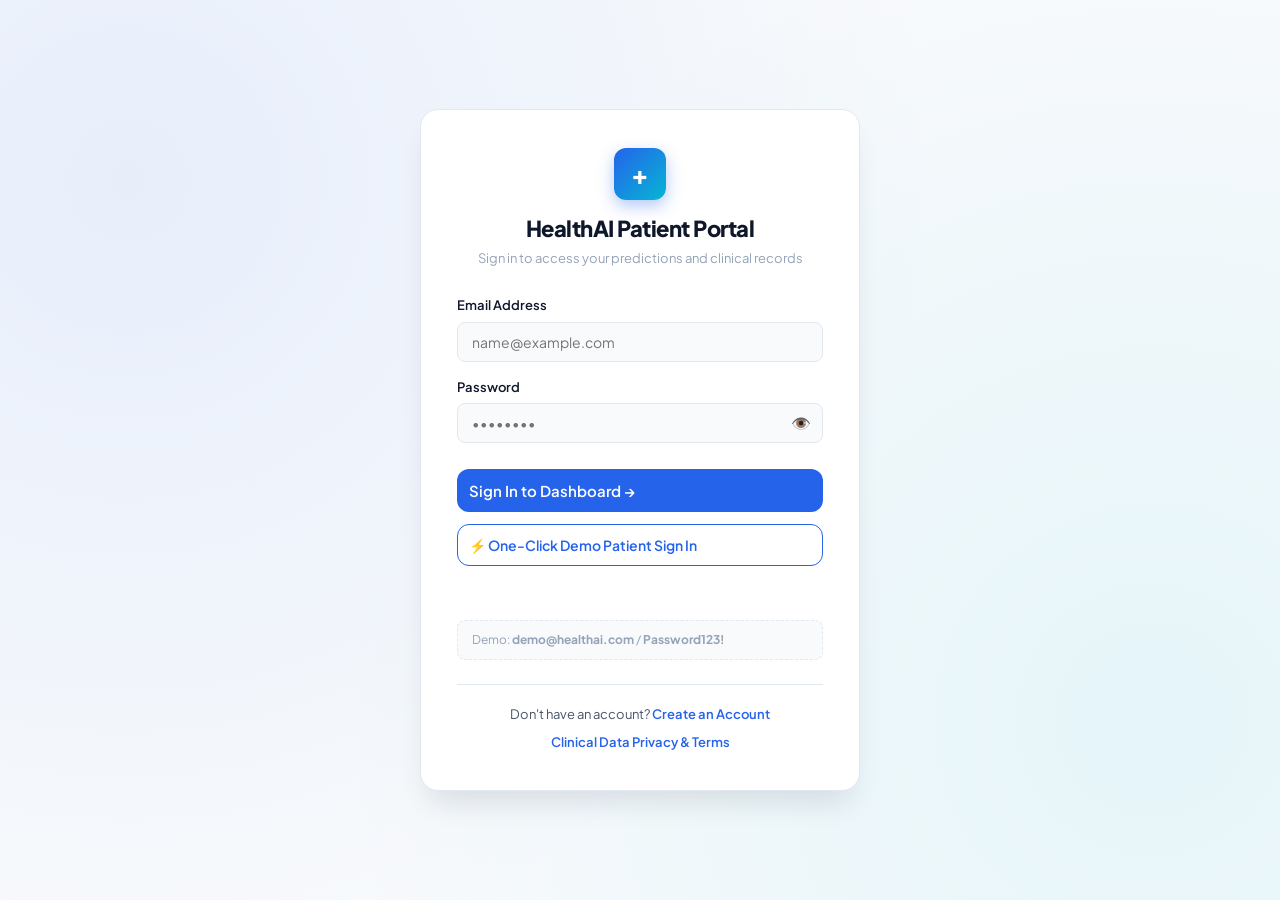
==== frontend/index.html @ a09d3f43 "done" ====
<!DOCTYPE html>
<html lang="en">
<head>
    <meta charset="UTF-8">
    <meta name="viewport" content="width=device-width, initial-scale=1.0, maximum-scale=5.0">
    <title>HealthAI - Patient Healthcare & AI Diagnostic Dashboard</title>
    <meta name="description" content="AI-Powered Disease Prediction, Clinical Symptom Checker, Doctor Appointments, and Health Records Management.">
    <meta name="theme-color" content="#2563eb">
    <link rel="manifest" href="manifest.json">
    <link rel="stylesheet" href="style.css">
</head>
<body>
    <div class="app-container">

        <!-- Sidebar Navigation -->
        <aside class="sidebar" id="app-sidebar" aria-label="Main Navigation">
            <div class="brand-wrapper">
                <div class="brand-icon">+</div>
                <div class="brand-info">
                    <h2>HealthAI</h2>
                    <span class="brand-badge">Clinical AI v2.0</span>
                </div>
            </div>

            <nav class="sidebar-nav">
                <a href="index.html" class="nav-link active">
                    <span class="icon">📊</span> Dashboard
                </a>
                <a href="predict.html" class="nav-link">
                    <span class="icon">🩺</span> Predict Disease
                </a>
                <a href="#reports-section" class="nav-link">
                    <span class="icon">📋</span> My Reports
                </a>
                <a href="#appointments-section" class="nav-link">
                    <span class="icon">📅</span> Appointments
                </a>
                <a href="#health-tips-section" class="nav-link">
                    <span class="icon">🌿</span> Health Tips
                </a>
                <a href="#profile-section" class="nav-link" onclick="openProfileModal()">
                    <span class="icon">👤</span> My Profile
                </a>
                <a href="privacy.html" class="nav-link">
                    <span class="icon">🛡️</span> Privacy & Terms
                </a>
            </nav>

            <div class="sidebar-footer">
                <div class="user-profile-badge">
                    <div class="user-profile-avatar user-avatar-display">P</div>
                    <div class="user-profile-meta">
                        <div class="user-profile-name user-name-display">Loading...</div>
                        <div class="user-profile-role">Verified Patient</div>
                    </div>
                </div>
                <a href="login.html" class="nav-link logout-trigger" style="color:var(--danger);">
                    <span class="icon">🚪</span> Sign Out
                </a>
            </div>
        </aside>

        <!-- Main Viewport -->
        <main class="main-wrapper" id="main-content">

            <!-- Top Header -->
            <header class="top-header">
                <button type="button" class="menu-toggle" id="mobile-menu-toggle" aria-label="Toggle Navigation">
                    ☰
                </button>

                <div class="search-box-wrapper">
                    <span class="search-icon">🔍</span>
                    <input type="search" id="global-search" placeholder="Search symptoms, diseases, doctors..." aria-label="Search symptoms and conditions">
                </div>

                <div class="header-actions">
                    <button type="button" class="action-btn" id="theme-toggle-btn" title="Toggle Dark/Light Mode" aria-label="Toggle Theme">
                        🌙
                    </button>
                    <button type="button" class="action-btn" onclick="openProfileModal()" title="View Profile" aria-label="Patient Profile">
                        <div class="user-avatar-display" style="font-size:14px;font-weight:700;">P</div>
                    </button>
                </div>
            </header>

            <!-- Emergency Alert Banner -->
            <section class="emergency-banner" role="alert">
                <div class="emergency-banner-content">
                    <span class="sos-tag">EMERGENCY NOTICE</span>
                    <span>Experiencing severe chest pain, acute paralysis, or inability to breathe? Seek urgent hospital care immediately!</span>
                </div>
                <a href="tel:911" class="btn btn-outline" style="border-color:#e11d48;color:#e11d48;padding:6px 14px;font-size:12px;text-decoration:none;">
                    🚨 Call 911 / 112
                </a>
            </section>

            <!-- Hero Welcome Card -->
            <section class="hero-banner">
                <span class="hero-badge">⚡ MACHINE LEARNING HEALTHCARE ASSISTANT</span>
                <h1>Advanced Clinical Decision Support at Your Fingertips</h1>
                <p>
                    Evaluate your symptoms through multi-class diagnostic machine learning, review medical precautions,
                    and seamlessly connect with verified healthcare specialists.
                </p>
                <div class="hero-cta-group">
                    <a href="predict.html" class="btn btn-primary" id="hero-predict-cta">
                        Start Symptom Checker →
                    </a>
                    <button type="button" class="btn btn-glass" onclick="openAppointmentModalWithSpecialty('')">
                        Book Doctor Appointment
                    </button>
                </div>
            </section>

            <!-- Real-time Stats Grid -->
            <section class="stats-grid" aria-label="Health Overview Statistics">
                <div class="stat-card">
                    <div class="stat-icon blue">🩺</div>
                    <div class="stat-details">
                        <h4>Total Predictions</h4>
                        <div class="stat-number" id="stat-total-predictions">0</div>
                    </div>
                </div>

                <div class="stat-card">
                    <div class="stat-icon teal">🛡️</div>
                    <div class="stat-details">
                        <h4>Health Status</h4>
                        <div class="stat-number" style="font-size:18px;color:var(--success);">Active Monitored</div>
                    </div>
                </div>

                <div class="stat-card">
                    <div class="stat-icon purple">📅</div>
                    <div class="stat-details">
                        <h4>Booked Appointments</h4>
                        <div class="stat-number" id="stat-total-appointments">0</div>
                    </div>
                </div>

                <div class="stat-card">
                    <div class="stat-icon amber">⚕️</div>
                    <div class="stat-details">
                        <h4>Specialist Network</h4>
                        <div class="stat-number">41 Diseases</div>
                    </div>
                </div>
            </section>

            <!-- Feature Quick Actions -->
            <section class="features-grid">
                <div class="feature-box">
                    <div>
                        <div class="feature-icon-badge">🔬</div>
                        <h3>AI Symptom Checker</h3>
                        <p>Analyze 132 distinct symptoms using calibrated random forest and decision tree classifiers.</p>
                    </div>
                    <a href="predict.html" class="btn btn-accent">Open Checker →</a>
                </div>

                <div class="feature-box">
                    <div>
                        <div class="feature-icon-badge">📑</div>
                        <h3>Printable Medical Reports</h3>
                        <p>Generate structured clinical reports with differential diagnoses and precautions for your doctor.</p>
                    </div>
                    <a href="#reports-section" class="btn btn-outline">View Reports</a>
                </div>

                <div class="feature-box">
                    <div>
                        <div class="feature-icon-badge">👨‍⚕️</div>
                        <h3>Consult Verified Doctors</h3>
                        <p>Schedule in-person or telemedicine consultations with cardiologists, dermatologists, and specialists.</p>
                    </div>
                    <button type="button" class="btn btn-outline" onclick="openAppointmentModalWithSpecialty('')">Schedule Visit</button>
                </div>
            </section>

            <!-- My Reports / Prediction History -->
            <section class="card-panel" id="reports-section">
                <div class="panel-header">
                    <div class="panel-title-group">
                        <h2>Recent Health Assessments & Predictions</h2>
                        <p>Review past AI symptom checks and access downloadable diagnostic summaries.</p>
                    </div>
                    <a href="predict.html" class="btn btn-outline" style="font-size:12px;">+ New Check</a>
                </div>

                <div id="dashboard-history-list" class="history-list">
                    <div style="padding:20px;text-align:center;color:var(--text-muted);">Loading prediction records...</div>
                </div>
            </section>

            <!-- Appointments Section -->
            <section class="card-panel" id="appointments-section">
                <div class="panel-header">
                    <div class="panel-title-group">
                        <h2>Upcoming Doctor Appointments</h2>
                        <p>Manage your consultations with verified healthcare practitioners.</p>
                    </div>
                    <button type="button" class="btn btn-accent" style="font-size:13px;" onclick="openAppointmentModalWithSpecialty('')">
                        + Book Appointment
                    </button>
                </div>

                <div id="dashboard-appointments-list" class="history-list">
                    <div style="padding:16px;color:var(--text-muted);font-size:13px;">No scheduled appointments.</div>
                </div>
            </section>

            <!-- Curated Health Tips Section -->
            <section class="card-panel" id="health-tips-section">
                <div class="panel-header">
                    <div class="panel-title-group">
                        <h2>Preventive Wellness & Health Advice</h2>
                        <p>Daily evidence-based lifestyle tips curated by licensed medical professionals.</p>
                    </div>
                </div>

                <div class="features-grid" id="health-tips-container">
                    <!-- Populated by JavaScript -->
                </div>
            </section>

            <!-- Play Store Promotion Banner -->
            <section class="play-store-banner">
                <div>
                    <h3>📱 Get HealthAI on Your Android Device</h3>
                    <p>Download our official Google Play Store application for offline symptom checks, real-time alerts, and instant report sharing.</p>
                </div>
                <a href="#" class="play-store-button" onclick="alert('HealthAI Android APK is ready in the android/ project folder for Play Store release!')">
                    <span>▶️ GET IT ON</span>
                    <strong>Google Play</strong>
                </a>
            </section>

            <!-- Footer -->
            <footer class="app-footer">
                <div>
                    © 2026 HealthAI Systems Inc. All rights reserved. Version 2.0.0 (Production Release).
                </div>
                <div class="footer-links">
                    <a href="privacy.html">Privacy Policy</a>
                    <a href="terms.html">Terms of Service</a>
                    <a href="predict.html">Symptom Checker</a>
                </div>
            </footer>

        </main>
    </div>

    <!-- Modal: View Medical Report -->
    <div class="modal-overlay" id="report-modal">
        <div class="modal-content">
            <div class="modal-header">
                <h3>Official AI Health Diagnostic Summary</h3>
                <button type="button" class="modal-close-btn" onclick="document.getElementById('report-modal').style.display='none'">&times;</button>
            </div>
            <div id="report-modal-body">
                <!-- Report populated dynamically -->
            </div>
        </div>
    </div>

    <!-- Modal: Book Doctor Appointment -->
    <div class="modal-overlay" id="book-appointment-modal">
        <div class="modal-content">
            <div class="modal-header">
                <h3>Schedule Doctor Consultation</h3>
                <button type="button" class="modal-close-btn" onclick="document.getElementById('book-appointment-modal').style.display='none'">&times;</button>
            </div>
            <form id="book-appointment-form">
                <div class="form-group">
                    <label for="appointment-doctor-select">Select Medical Specialist</label>
                    <select id="appointment-doctor-select" required>
                        <option value="">Loading verified doctors...</option>
                    </select>
                </div>
                <div class="form-group">
                    <label for="apt-date">Preferred Date</label>
                    <input type="date" id="apt-date" required>
                </div>
                <div class="form-group">
                    <label for="apt-time">Preferred Time Slot</label>
                    <select id="apt-time" required>
                        <option value="09:00 AM - 10:00 AM">09:00 AM - 10:00 AM</option>
                        <option value="10:30 AM - 11:30 AM">10:30 AM - 11:30 AM</option>
                        <option value="02:00 PM - 03:00 PM">02:00 PM - 03:00 PM</option>
                        <option value="04:00 PM - 05:00 PM">04:00 PM - 05:00 PM</option>
                    </select>
                </div>
                <div class="form-group">
                    <label for="apt-reason">Symptoms or Consultation Reason</label>
                    <textarea id="apt-reason" rows="3" placeholder="Briefly describe what symptoms you are experiencing..."></textarea>
                </div>
                <div style="display:flex;justify-content:flex-end;gap:10px;margin-top:20px;">
                    <button type="button" class="btn btn-outline" onclick="document.getElementById('book-appointment-modal').style.display='none'">Cancel</button>
                    <button type="submit" class="btn btn-accent">Confirm Appointment</button>
                </div>
            </form>
        </div>
    </div>

    <!-- Modal: Patient Profile -->
    <div class="modal-overlay" id="profile-modal">
        <div class="modal-content">
            <div class="modal-header">
                <h3>Patient Health Card & Profile</h3>
                <button type="button" class="modal-close-btn" onclick="document.getElementById('profile-modal').style.display='none'">&times;</button>
            </div>
            <form id="profile-form">
                <div style="display:flex;align-items:center;gap:14px;margin-bottom:20px;">
                    <div class="user-avatar-display" style="width:50px;height:50px;font-size:20px;background:var(--primary);color:white;border-radius:50%;display:flex;align-items:center;justify-content:center;">P</div>
                    <div>
                        <h4 class="user-name-display" style="font-size:16px;">Patient</h4>
                        <p id="profile-display-email" style="font-size:13px;color:var(--text-muted);"></p>
                    </div>
                </div>
                <div style="display:grid;grid-template-columns:1fr 1fr;gap:12px;">
                    <div class="form-group">
                        <label for="profile-age">Age (Years)</label>
                        <input type="number" id="profile-age" min="1" max="120" placeholder="e.g. 32">
                    </div>
                    <div class="form-group">
                        <label for="profile-gender">Gender</label>
                        <select id="profile-gender">
                            <option value="">Select Gender</option>
                            <option value="Male">Male</option>
                            <option value="Female">Female</option>
                            <option value="Non-Binary">Non-Binary</option>
                            <option value="Other">Other</option>
                        </select>
                    </div>
                </div>
                <div style="display:grid;grid-template-columns:1fr 1fr;gap:12px;">
                    <div class="form-group">
                        <label for="profile-blood">Blood Group</label>
                        <select id="profile-blood">
                            <option value="">Select</option>
                            <option value="A+">A+</option>
                            <option value="A-">A-</option>
                            <option value="B+">B+</option>
                            <option value="B-">B-</option>
                            <option value="O+">O+</option>
                            <option value="O-">O-</option>
                            <option value="AB+">AB+</option>
                            <option value="AB-">AB-</option>
                        </select>
                    </div>
                    <div class="form-group">
                        <label for="profile-phone">Contact Phone</label>
                        <input type="tel" id="profile-phone" placeholder="+1 (555) 012-3456">
                    </div>
                </div>
                <div class="form-group">
                    <label for="profile-emergency">Emergency Contact (Name & Phone)</label>
                    <input type="text" id="profile-emergency" placeholder="e.g. Jane Doe - +1 (555) 987-6543">
                </div>
                <div class="form-group">
                    <label for="profile-allergies">Known Allergies / Medications</label>
                    <input type="text" id="profile-allergies" placeholder="e.g. Penicillin, Peanuts, Aspirin">
                </div>
                <div style="display:flex;justify-content:flex-end;gap:10px;margin-top:20px;">
                    <button type="button" class="btn btn-outline" onclick="document.getElementById('profile-modal').style.display='none'">Close</button>
                    <button type="button" class="btn btn-accent" onclick="saveProfileHandler()">Save Health Profile</button>
                </div>
            </form>
        </div>
    </div>

    <script src="script.js?v=200"></script>
    <script>
        // Set today's date as min for appointment picker
        const dateInput = document.getElementById("apt-date");
        if (dateInput) {
            dateInput.min = new Date().toISOString().split("T")[0];
        }

        async function openProfileModal() {
            const modal = document.getElementById("profile-modal");
            if (!modal) return;
            modal.style.display = "flex";
            try {
                const res = await fetch(`${API_URL}/profile`, { headers: authHeaders() });
                if (res.ok) {
                    const p = await res.json();
                    if (p.age) document.getElementById("profile-age").value = p.age;
                    if (p.gender) document.getElementById("profile-gender").value = p.gender;
                    if (p.blood_group) document.getElementById("profile-blood").value = p.blood_group;
                    if (p.phone) document.getElementById("profile-phone").value = p.phone;
                    if (p.emergency_contact) document.getElementById("profile-emergency").value = p.emergency_contact;
                    if (p.allergies) document.getElementById("profile-allergies").value = p.allergies;
                }
            } catch (err) {
                console.warn(err);
            }
        }

        async function saveProfileHandler() {
            const payload = {
                age: document.getElementById("profile-age").value ? parseInt(document.getElementById("profile-age").value) : null,
                gender: document.getElementById("profile-gender").value || null,
                blood_group: document.getElementById("profile-blood").value || null,
                phone: document.getElementById("profile-phone").value || null,
                emergency_contact: document.getElementById("profile-emergency").value || null,
                allergies: document.getElementById("profile-allergies").value || null
            };
            try {
                const res = await fetch(`${API_URL}/profile`, {
                    method: "PUT",
                    headers: authHeaders({ "Content-Type": "application/json" }),
                    body: JSON.stringify(payload)
                });
                if (res.ok) {
                    triggerHaptic(50);
                    showNativeToast("Profile updated successfully!");
                    document.getElementById("profile-modal").style.display = "none";
                }
            } catch (err) {
                alert(err.message);
            }
        }
    </script>
</body>
</html>
---- frontend/style.css ----
@import url('https://fonts.googleapis.com/css2?family=Plus+Jakarta+Sans:wght@300;400;500;600;700;800&family=JetBrains+Mono:wght@400;500&display=swap');

:root {
    --font-main: 'Plus Jakarta Sans', -apple-system, BlinkMacSystemFont, 'Segoe UI', Roboto, sans-serif;
    --font-mono: 'JetBrains Mono', monospace;

    /* Color Palette - Vibrant Healthcare Modern */
    --primary: #2563eb;
    --primary-hover: #1d4ed8;
    --primary-light: #dbeafe;
    --primary-glow: rgba(37, 99, 235, 0.35);

    --accent-teal: #0d9488;
    --accent-teal-light: #ccfbf1;
    --accent-purple: #7c3aed;
    --accent-purple-light: #ede9fe;

    --success: #10b981;
    --success-light: #d1fae5;
    --warning: #f59e0b;
    --warning-light: #fef3c7;
    --danger: #ef4444;
    --danger-light: #fee2e2;

    /* Neutral Tokens (Light Mode Default) */
    --bg-page: #f8fafc;
    --bg-surface: #ffffff;
    --bg-surface-elevated: #ffffff;
    --bg-sidebar: #0f172a;
    --sidebar-text: #e2e8f0;
    --sidebar-hover: rgba(255, 255, 255, 0.08);

    --border: #e2e8f0;
    --border-light: #f1f5f9;
    --text-primary: #0f172a;
    --text-secondary: #475569;
    --text-muted: #94a3b8;

    --shadow-sm: 0 1px 2px 0 rgba(0, 0, 0, 0.05);
    --shadow-md: 0 4px 6px -1px rgba(0, 0, 0, 0.07), 0 2px 4px -2px rgba(0, 0, 0, 0.05);
    --shadow-lg: 0 10px 25px -3px rgba(0, 0, 0, 0.08), 0 4px 6px -4px rgba(0, 0, 0, 0.05);
    --shadow-xl: 0 20px 30px -10px rgba(15, 23, 42, 0.12);

    --radius-sm: 8px;
    --radius-md: 12px;
    --radius-lg: 18px;
    --radius-full: 9999px;

    --sidebar-width: 260px;
    --header-height: 70px;
    --transition: all 0.22s cubic-bezier(0.4, 0, 0.2, 1);
}

/* Dark Theme Support */
[data-theme="dark"] {
    --bg-page: #090d16;
    --bg-surface: #111827;
    --bg-surface-elevated: #1f2937;
    --bg-sidebar: #0b1120;
    --border: #1f2937;
    --border-light: #283548;
    --text-primary: #f8fafc;
    --text-secondary: #cbd5e1;
    --text-muted: #64748b;
    --shadow-md: 0 4px 12px rgba(0, 0, 0, 0.35);
    --shadow-lg: 0 10px 30px rgba(0, 0, 0, 0.45);
}

* {
    box-sizing: border-box;
    margin: 0;
    padding: 0;
}

html {
    scroll-behavior: smooth;
}

body {
    font-family: var(--font-main);
    background-color: var(--bg-page);
    color: var(--text-primary);
    line-height: 1.5;
    -webkit-font-smoothing: antialiased;
    overflow-x: hidden;
}

/* =========================================================
   Layout & Navigation
   ========================================================= */
.app-container {
    display: flex;
    min-height: 100vh;
}

.sidebar {
    position: fixed;
    top: 0;
    left: 0;
    bottom: 0;
    width: var(--sidebar-width);
    background: var(--bg-sidebar);
    color: var(--sidebar-text);
    padding: 24px 16px;
    display: flex;
    flex-direction: column;
    z-index: 1000;
    transition: var(--transition);
    border-right: 1px solid rgba(255, 255, 255, 0.08);
}

.brand-wrapper {
    display: flex;
    align-items: center;
    gap: 12px;
    padding: 8px 12px 28px 12px;
    border-bottom: 1px solid rgba(255, 255, 255, 0.08);
    margin-bottom: 20px;
}

.brand-icon {
    width: 44px;
    height: 44px;
    background: linear-gradient(135deg, #2563eb, #06b6d4);
    border-radius: var(--radius-md);
    display: flex;
    align-items: center;
    justify-content: center;
    font-size: 24px;
    font-weight: 800;
    color: white;
    box-shadow: 0 4px 14px rgba(37, 99, 235, 0.45);
}

.brand-info h2 {
    font-size: 20px;
    font-weight: 700;
    letter-spacing: -0.5px;
    color: #ffffff;
}

.brand-badge {
    font-size: 11px;
    text-transform: uppercase;
    letter-spacing: 0.8px;
    background: rgba(37, 99, 235, 0.25);
    color: #60a5fa;
    padding: 2px 8px;
    border-radius: var(--radius-full);
    font-weight: 600;
}

.sidebar-nav {
    display: flex;
    flex-direction: column;
    gap: 6px;
    flex: 1;
}

.nav-link {
    display: flex;
    align-items: center;
    gap: 12px;
    padding: 12px 14px;
    border-radius: var(--radius-md);
    color: #94a3b8;
    text-decoration: none;
    font-size: 14px;
    font-weight: 500;
    transition: var(--transition);
}

.nav-link svg, .nav-link .icon {
    font-size: 18px;
    width: 20px;
    text-align: center;
}

.nav-link:hover {
    color: #ffffff;
    background: var(--sidebar-hover);
    transform: translateX(3px);
}

.nav-link.active {
    color: #ffffff;
    background: linear-gradient(135deg, #2563eb, #1d4ed8);
    font-weight: 600;
    box-shadow: 0 4px 12px rgba(37, 99, 235, 0.35);
}

.sidebar-footer {
    padding-top: 20px;
    border-top: 1px solid rgba(255, 255, 255, 0.08);
}

.user-profile-badge {
    display: flex;
    align-items: center;
    gap: 12px;
    padding: 10px 12px;
    background: rgba(255, 255, 255, 0.05);
    border-radius: var(--radius-md);
    margin-bottom: 12px;
}

.user-profile-avatar {
    width: 36px;
    height: 36px;
    background: linear-gradient(135deg, #7c3aed, #2563eb);
    border-radius: 50%;
    display: flex;
    align-items: center;
    justify-content: center;
    font-weight: 700;
    color: white;
    font-size: 14px;
}

.user-profile-meta {
    flex: 1;
    overflow: hidden;
}

.user-profile-name {
    font-size: 13px;
    font-weight: 600;
    color: #ffffff;
    white-space: nowrap;
    overflow: hidden;
    text-overflow: ellipsis;
}

.user-profile-role {
    font-size: 11px;
    color: #94a3b8;
}

/* =========================================================
   Main Viewport
   ========================================================= */
.main-wrapper {
    margin-left: var(--sidebar-width);
    flex: 1;
    min-height: 100vh;
    display: flex;
    flex-direction: column;
    padding: 24px 36px;
    max-width: 1500px;
    transition: var(--transition);
}

.top-header {
    display: flex;
    align-items: center;
    justify-content: space-between;
    margin-bottom: 24px;
    gap: 16px;
}

.menu-toggle {
    display: none;
    background: var(--bg-surface);
    border: 1px solid var(--border);
    padding: 10px 14px;
    border-radius: var(--radius-sm);
    color: var(--text-primary);
    cursor: pointer;
    font-size: 18px;
}

.search-box-wrapper {
    position: relative;
    max-width: 440px;
    width: 100%;
}

.search-box-wrapper input {
    width: 100%;
    padding: 12px 18px 12px 42px;
    border-radius: var(--radius-full);
    border: 1px solid var(--border);
    background: var(--bg-surface);
    color: var(--text-primary);
    font-family: inherit;
    font-size: 14px;
    transition: var(--transition);
    outline: none;
}

.search-box-wrapper input:focus {
    border-color: var(--primary);
    box-shadow: 0 0 0 4px var(--primary-light);
}

.search-box-wrapper .search-icon {
    position: absolute;
    left: 16px;
    top: 50%;
    transform: translateY(-50%);
    color: var(--text-muted);
}

.header-actions {
    display: flex;
    align-items: center;
    gap: 12px;
}

.action-btn {
    display: flex;
    align-items: center;
    justify-content: center;
    width: 42px;
    height: 42px;
    border-radius: var(--radius-md);
    background: var(--bg-surface);
    border: 1px solid var(--border);
    color: var(--text-secondary);
    cursor: pointer;
    transition: var(--transition);
}

.action-btn:hover {
    background: var(--border-light);
    color: var(--primary);
}

/* =========================================================
   Banner & Hero Section
   ========================================================= */
.emergency-banner {
    display: flex;
    align-items: center;
    justify-content: space-between;
    background: linear-gradient(135deg, #fff1f2, #ffe4e6);
    border: 1px solid #fecdd3;
    padding: 14px 20px;
    border-radius: var(--radius-md);
    margin-bottom: 24px;
    color: #9f1239;
    font-size: 14px;
}

[data-theme="dark"] .emergency-banner {
    background: rgba(225, 29, 72, 0.15);
    border-color: rgba(225, 29, 72, 0.3);
    color: #fda4af;
}

.emergency-banner-content {
    display: flex;
    align-items: center;
    gap: 12px;
}

.emergency-banner .sos-tag {
    background: #e11d48;
    color: white;
    font-weight: 700;
    font-size: 11px;
    padding: 3px 8px;
    border-radius: var(--radius-sm);
    letter-spacing: 0.5px;
}

.hero-banner {
    background: linear-gradient(135deg, #1e40af 0%, #2563eb 50%, #06b6d4 100%);
    border-radius: var(--radius-lg);
    padding: 36px 42px;
    color: white;
    position: relative;
    overflow: hidden;
    margin-bottom: 30px;
    box-shadow: 0 12px 30px -8px rgba(37, 99, 235, 0.45);
}

.hero-banner::after {
    content: '';
    position: absolute;
    right: -40px;
    bottom: -60px;
    width: 260px;
    height: 260px;
    background: radial-gradient(circle, rgba(255, 255, 255, 0.15) 0%, transparent 70%);
    border-radius: 50%;
}

.hero-badge {
    display: inline-flex;
    align-items: center;
    gap: 6px;
    background: rgba(255, 255, 255, 0.2);
    backdrop-filter: blur(8px);
    padding: 4px 12px;
    border-radius: var(--radius-full);
    font-size: 12px;
    font-weight: 600;
    letter-spacing: 0.5px;
    margin-bottom: 14px;
}

.hero-banner h1 {
    font-size: 30px;
    font-weight: 800;
    letter-spacing: -0.5px;
    max-width: 650px;
    margin-bottom: 12px;
    line-height: 1.25;
}

.hero-banner p {
    font-size: 15px;
    max-width: 600px;
    color: rgba(255, 255, 255, 0.9);
    margin-bottom: 24px;
    line-height: 1.6;
}

.hero-cta-group {
    display: flex;
    gap: 14px;
    flex-wrap: wrap;
}

.btn {
    display: inline-flex;
    align-items: center;
    gap: 8px;
    padding: 11px 22px;
    border-radius: var(--radius-md);
    font-size: 14px;
    font-weight: 600;
    cursor: pointer;
    text-decoration: none;
    border: none;
    transition: var(--transition);
    font-family: inherit;
}

.btn-primary {
    background: white;
    color: var(--primary);
    box-shadow: 0 4px 12px rgba(0, 0, 0, 0.1);
}

.btn-primary:hover {
    transform: translateY(-2px);
    box-shadow: 0 6px 18px rgba(0, 0, 0, 0.15);
}

.btn-glass {
    background: rgba(255, 255, 255, 0.18);
    backdrop-filter: blur(10px);
    color: white;
    border: 1px solid rgba(255, 255, 255, 0.3);
}

.btn-glass:hover {
    background: rgba(255, 255, 255, 0.28);
}

.btn-accent {
    background: var(--primary);
    color: white;
}

.btn-accent:hover {
    background: var(--primary-hover);
    box-shadow: 0 4px 14px var(--primary-glow);
}

.btn-outline {
    background: transparent;
    border: 1px solid var(--border);
    color: var(--text-primary);
}

.btn-outline:hover {
    background: var(--border-light);
}

/* =========================================================
   Stat Cards Grid
   ========================================================= */
.stats-grid {
    display: grid;
    grid-template-columns: repeat(auto-fit, minmax(240px, 1fr));
    gap: 20px;
    margin-bottom: 30px;
}

.stat-card {
    background: var(--bg-surface);
    border: 1px solid var(--border);
    border-radius: var(--radius-lg);
    padding: 22px;
    display: flex;
    align-items: center;
    gap: 18px;
    box-shadow: var(--shadow-sm);
    transition: var(--transition);
}

.stat-card:hover {
    transform: translateY(-3px);
    box-shadow: var(--shadow-md);
    border-color: rgba(37, 99, 235, 0.3);
}

.stat-icon {
    width: 52px;
    height: 52px;
    border-radius: var(--radius-md);
    display: flex;
    align-items: center;
    justify-content: center;
    font-size: 24px;
}

.stat-icon.blue { background: var(--primary-light); color: var(--primary); }
.stat-icon.teal { background: var(--accent-teal-light); color: var(--accent-teal); }
.stat-icon.purple { background: var(--accent-purple-light); color: var(--accent-purple); }
.stat-icon.amber { background: var(--warning-light); color: var(--warning); }

.stat-details h4 {
    font-size: 13px;
    color: var(--text-muted);
    font-weight: 500;
    margin-bottom: 4px;
    text-transform: uppercase;
    letter-spacing: 0.5px;
}

.stat-details .stat-number {
    font-size: 24px;
    font-weight: 800;
    color: var(--text-primary);
}

/* =========================================================
   Cards, Panels & Grids
   ========================================================= */
.card-panel {
    background: var(--bg-surface);
    border: 1px solid var(--border);
    border-radius: var(--radius-lg);
    padding: 26px;
    margin-bottom: 28px;
    box-shadow: var(--shadow-sm);
}

.panel-header {
    display: flex;
    align-items: center;
    justify-content: space-between;
    margin-bottom: 20px;
}

.panel-title-group h2 {
    font-size: 18px;
    font-weight: 700;
    color: var(--text-primary);
}

.panel-title-group p {
    font-size: 13px;
    color: var(--text-muted);
}

/* Prediction Feature Cards */
.features-grid {
    display: grid;
    grid-template-columns: repeat(auto-fit, minmax(280px, 1fr));
    gap: 20px;
    margin-bottom: 28px;
}

.feature-box {
    background: var(--bg-surface);
    border: 1px solid var(--border);
    border-radius: var(--radius-lg);
    padding: 24px;
    transition: var(--transition);
    display: flex;
    flex-direction: column;
    justify-content: space-between;
}

.feature-box:hover {
    border-color: var(--primary);
    box-shadow: var(--shadow-md);
    transform: translateY(-2px);
}

.feature-icon-badge {
    width: 46px;
    height: 46px;
    border-radius: var(--radius-md);
    background: var(--primary-light);
    color: var(--primary);
    display: flex;
    align-items: center;
    justify-content: center;
    font-size: 22px;
    margin-bottom: 16px;
}

.feature-box h3 {
    font-size: 17px;
    font-weight: 700;
    margin-bottom: 8px;
}

.feature-box p {
    font-size: 13px;
    color: var(--text-secondary);
    line-height: 1.5;
    margin-bottom: 20px;
}

/* =========================================================
   Prediction & Symptom Checker Specific Styles
   ========================================================= */
.category-filter-bar {
    display: flex;
    gap: 8px;
    overflow-x: auto;
    padding-bottom: 12px;
    margin-bottom: 16px;
}

.category-chip {
    padding: 8px 16px;
    border-radius: var(--radius-full);
    border: 1px solid var(--border);
    background: var(--bg-surface);
    color: var(--text-secondary);
    font-size: 13px;
    font-weight: 600;
    cursor: pointer;
    white-space: nowrap;
    transition: var(--transition);
}

.category-chip:hover {
    background: var(--border-light);
    color: var(--text-primary);
}

.category-chip.active {
    background: var(--primary);
    color: white;
    border-color: var(--primary);
    box-shadow: 0 2px 8px var(--primary-glow);
}

.selected-symptoms-tray {
    background: var(--bg-page);
    border: 1px dashed var(--border);
    border-radius: var(--radius-md);
    padding: 14px;
    min-height: 52px;
    display: flex;
    flex-wrap: wrap;
    gap: 8px;
    align-items: center;
    margin-bottom: 20px;
}

.selected-tag {
    display: inline-flex;
    align-items: center;
    gap: 6px;
    background: var(--primary);
    color: white;
    padding: 6px 12px;
    border-radius: var(--radius-full);
    font-size: 13px;
    font-weight: 500;
    animation: fadeIn 0.2s ease-in;
}

.selected-tag button {
    background: rgba(255, 255, 255, 0.3);
    border: none;
    color: white;
    width: 18px;
    height: 18px;
    border-radius: 50%;
    cursor: pointer;
    font-size: 11px;
    display: flex;
    align-items: center;
    justify-content: center;
}

.selected-tag button:hover {
    background: rgba(255, 255, 255, 0.6);
}

.symptoms-selector-grid {
    display: grid;
    grid-template-columns: repeat(auto-fill, minmax(210px, 1fr));
    gap: 10px;
    max-height: 380px;
    overflow-y: auto;
    padding: 4px;
    border: 1px solid var(--border);
    border-radius: var(--radius-md);
    background: var(--bg-page);
}

.symptom-card-option {
    display: flex;
    align-items: center;
    gap: 10px;
    background: var(--bg-surface);
    border: 1px solid var(--border);
    padding: 10px 14px;
    border-radius: var(--radius-sm);
    cursor: pointer;
    font-size: 13px;
    color: var(--text-primary);
    transition: var(--transition);
    user-select: none;
}

.symptom-card-option:hover {
    border-color: var(--primary);
    background: rgba(37, 99, 235, 0.04);
}

.symptom-card-option input[type="checkbox"] {
    accent-color: var(--primary);
    width: 16px;
    height: 16px;
    cursor: pointer;
}

.symptom-card-option.checked {
    border-color: var(--primary);
    background: var(--primary-light);
    color: var(--primary-hover);
    font-weight: 600;
}

[data-theme="dark"] .symptom-card-option.checked {
    background: rgba(37, 99, 235, 0.2);
    color: #93c5fd;
}

/* =========================================================
   Diagnostic Results View
   ========================================================= */
.prediction-results-card {
    background: var(--bg-surface);
    border: 1px solid var(--border);
    border-radius: var(--radius-lg);
    padding: 28px;
    margin-top: 24px;
    box-shadow: var(--shadow-lg);
    display: none;
    animation: slideUp 0.3s cubic-bezier(0.16, 1, 0.3, 1);
}

.diagnosis-header-row {
    display: flex;
    justify-content: space-between;
    align-items: flex-start;
    border-bottom: 1px solid var(--border);
    padding-bottom: 20px;
    margin-bottom: 24px;
    gap: 16px;
    flex-wrap: wrap;
}

.primary-diagnosis-name {
    font-size: 26px;
    font-weight: 800;
    color: var(--primary);
    letter-spacing: -0.5px;
}

.confidence-meter-container {
    display: flex;
    align-items: center;
    gap: 16px;
}

.confidence-pill {
    background: var(--success-light);
    color: var(--success);
    padding: 6px 14px;
    border-radius: var(--radius-full);
    font-weight: 700;
    font-size: 14px;
    display: flex;
    align-items: center;
    gap: 6px;
}

.severity-pill {
    padding: 6px 14px;
    border-radius: var(--radius-full);
    font-weight: 700;
    font-size: 13px;
    text-transform: uppercase;
    letter-spacing: 0.5px;
}

.severity-pill.low { background: var(--success-light); color: var(--success); }
.severity-pill.moderate { background: var(--warning-light); color: var(--warning); }
.severity-pill.high, .severity-pill.critical {
    background: var(--danger-light);
    color: var(--danger);
    animation: pulse 2s infinite;
}

/* Differential Candidates Bar Chart */
.differentials-section {
    margin-bottom: 24px;
}

.differentials-bar-row {
    margin-bottom: 12px;
}

.differentials-labels {
    display: flex;
    justify-content: space-between;
    font-size: 13px;
    font-weight: 600;
    margin-bottom: 6px;
}

.progress-track {
    background: var(--border-light);
    height: 10px;
    border-radius: var(--radius-full);
    overflow: hidden;
}

.progress-fill {
    height: 100%;
    background: linear-gradient(90deg, var(--primary), var(--accent-teal));
    border-radius: var(--radius-full);
    transition: width 0.8s ease;
}

/* Actionable Advice Grid */
.advice-grid {
    display: grid;
    grid-template-columns: repeat(auto-fit, minmax(280px, 1fr));
    gap: 18px;
    margin-bottom: 24px;
}

.advice-card {
    background: var(--bg-page);
    border: 1px solid var(--border);
    border-radius: var(--radius-md);
    padding: 18px;
}

.advice-card h4 {
    font-size: 14px;
    font-weight: 700;
    color: var(--text-primary);
    margin-bottom: 12px;
    display: flex;
    align-items: center;
    gap: 8px;
}

.advice-card ul {
    list-style: none;
    font-size: 13px;
    color: var(--text-secondary);
}

.advice-card ul li {
    position: relative;
    padding-left: 20px;
    margin-bottom: 8px;
    line-height: 1.4;
}

.advice-card ul li::before {
    content: '✓';
    position: absolute;
    left: 0;
    color: var(--success);
    font-weight: bold;
}

/* Specialist Card */
.specialist-callout {
    display: flex;
    align-items: center;
    justify-content: space-between;
    background: var(--primary-light);
    border: 1px solid rgba(37, 99, 235, 0.2);
    border-radius: var(--radius-md);
    padding: 18px 24px;
    margin-bottom: 24px;
    gap: 16px;
    flex-wrap: wrap;
}

[data-theme="dark"] .specialist-callout {
    background: rgba(37, 99, 235, 0.15);
}

.specialist-info h4 {
    font-size: 16px;
    font-weight: 700;
    color: var(--primary-hover);
}

.specialist-info p {
    font-size: 13px;
    color: var(--text-secondary);
}

/* =========================================================
   History & Tables
   ========================================================= */
.history-list {
    display: flex;
    flex-direction: column;
    gap: 12px;
}

.history-item {
    background: var(--bg-page);
    border: 1px solid var(--border);
    border-radius: var(--radius-md);
    padding: 16px 20px;
    display: flex;
    align-items: center;
    justify-content: space-between;
    transition: var(--transition);
    gap: 16px;
    flex-wrap: wrap;
}

.history-item:hover {
    border-color: var(--primary);
    box-shadow: var(--shadow-sm);
    background: var(--bg-surface);
}

.history-item-details h4 {
    font-size: 15px;
    font-weight: 700;
    color: var(--text-primary);
    margin-bottom: 4px;
}

.history-item-details p {
    font-size: 12px;
    color: var(--text-muted);
}

.history-actions {
    display: flex;
    align-items: center;
    gap: 8px;
}

/* =========================================================
   Modals & Popups
   ========================================================= */
.modal-overlay {
    position: fixed;
    top: 0;
    left: 0;
    right: 0;
    bottom: 0;
    background: rgba(15, 23, 42, 0.65);
    backdrop-filter: blur(4px);
    display: none;
    align-items: center;
    justify-content: center;
    z-index: 2000;
    padding: 20px;
}

.modal-content {
    background: var(--bg-surface);
    border-radius: var(--radius-lg);
    max-width: 620px;
    width: 100%;
    max-height: 90vh;
    overflow-y: auto;
    padding: 30px;
    box-shadow: var(--shadow-xl);
    border: 1px solid var(--border);
    animation: slideUp 0.25s ease;
}

.modal-header {
    display: flex;
    align-items: center;
    justify-content: space-between;
    margin-bottom: 20px;
    border-bottom: 1px solid var(--border);
    padding-bottom: 14px;
}

.modal-close-btn {
    background: transparent;
    border: none;
    font-size: 24px;
    cursor: pointer;
    color: var(--text-muted);
}

.modal-close-btn:hover {
    color: var(--danger);
}

/* Forms */
.form-group {
    margin-bottom: 16px;
}

.form-group label {
    display: block;
    font-size: 13px;
    font-weight: 600;
    margin-bottom: 6px;
    color: var(--text-primary);
}

.form-group input, .form-group select, .form-group textarea {
    width: 100%;
    padding: 10px 14px;
    border-radius: var(--radius-sm);
    border: 1px solid var(--border);
    background: var(--bg-page);
    color: var(--text-primary);
    font-family: inherit;
    font-size: 14px;
    outline: none;
    transition: var(--transition);
}

.form-group input:focus, .form-group select:focus, .form-group textarea:focus {
    border-color: var(--primary);
    box-shadow: 0 0 0 3px var(--primary-light);
}

/* Play Store Download Banner */
.play-store-banner {
    background: linear-gradient(135deg, #0f172a 0%, #1e293b 100%);
    border-radius: var(--radius-lg);
    padding: 24px 32px;
    color: white;
    display: flex;
    align-items: center;
    justify-content: space-between;
    gap: 20px;
    margin-top: 30px;
    border: 1px solid rgba(255, 255, 255, 0.1);
    box-shadow: var(--shadow-md);
    flex-wrap: wrap;
}

.play-store-banner h3 {
    font-size: 18px;
    font-weight: 700;
    margin-bottom: 4px;
}

.play-store-banner p {
    font-size: 13px;
    color: #94a3b8;
}

.play-store-button {
    display: inline-flex;
    align-items: center;
    gap: 12px;
    background: #000000;
    border: 1px solid rgba(255, 255, 255, 0.2);
    color: white;
    padding: 10px 20px;
    border-radius: var(--radius-md);
    text-decoration: none;
    font-size: 13px;
    font-weight: 600;
    transition: var(--transition);
}

.play-store-button:hover {
    background: #111827;
    border-color: white;
    transform: translateY(-2px);
}

/* Footer & Disclaimers */
.app-footer {
    margin-top: auto;
    padding: 24px 0 12px 0;
    border-top: 1px solid var(--border);
    font-size: 12px;
    color: var(--text-muted);
    display: flex;
    align-items: center;
    justify-content: space-between;
    flex-wrap: wrap;
    gap: 12px;
}

.footer-links {
    display: flex;
    gap: 16px;
}

.footer-links a {
    color: var(--text-secondary);
    text-decoration: none;
    transition: var(--transition);
}

.footer-links a:hover {
    color: var(--primary);
}

/* =========================================================
   Print Styles for Reports
   ========================================================= */
@media print {
    body {
        background: white !important;
        color: black !important;
    }
    .sidebar, .top-header, .hero-banner, .emergency-banner, .play-store-banner, .btn, .nav-link {
        display: none !important;
    }
    .main-wrapper {
        margin: 0 !important;
        padding: 0 !important;
        width: 100% !important;
    }
    .prediction-results-card, .printable-report-container {
        display: block !important;
        box-shadow: none !important;
        border: none !important;
    }
}

/* =========================================================
   Animations
   ========================================================= */
@keyframes fadeIn {
    from { opacity: 0; }
    to { opacity: 1; }
}

@keyframes slideUp {
    from { opacity: 0; transform: translateY(16px); }
    to { opacity: 1; transform: translateY(0); }
}

@keyframes pulse {
    0%, 100% { opacity: 1; }
    50% { opacity: 0.7; transform: scale(1.02); }
}

/* =========================================================
   Responsive Breakpoints
   ========================================================= */
@media (max-width: 992px) {
    .sidebar {
        transform: translateX(-100%);
    }
    .sidebar.open {
        transform: translateX(0);
    }
    .main-wrapper {
        margin-left: 0;
        padding: 20px;
    }
    .menu-toggle {
        display: block;
    }
}

@media (max-width: 640px) {
    .hero-banner {
        padding: 24px;
    }
    .hero-banner h1 {
        font-size: 24px;
    }
    .stats-grid {
        grid-template-columns: 1fr;
    }
}
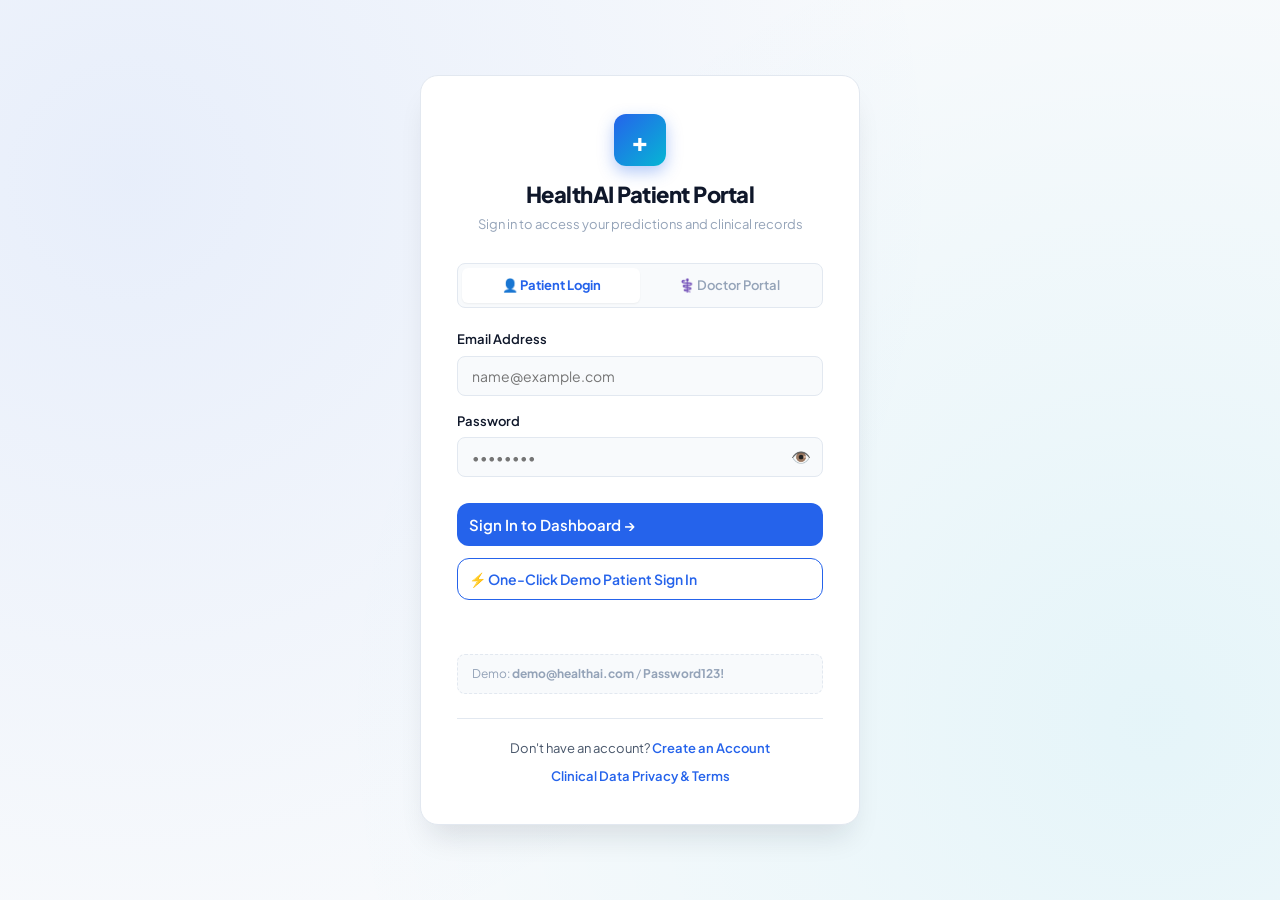
==== commit efe767d9: "donefile-add" ====
--- a/frontend/index.html
+++ b/frontend/index.html
@@ -41,6 +41,9 @@
                 <a href="#profile-section" class="nav-link" onclick="openProfileModal()">
                     <span class="icon">👤</span> My Profile
                 </a>
+                <a href="doctor-login.html" class="nav-link" style="color:#0d9488;font-weight:700;">
+                    <span class="icon">⚕️</span> Doctor Portal
+                </a>
                 <a href="privacy.html" class="nav-link">
                     <span class="icon">🛡️</span> Privacy & Terms
                 </a>
@@ -75,6 +78,9 @@
                 </div>
 
                 <div class="header-actions">
+                    <a href="doctor-login.html" class="btn btn-outline" style="border-color:#0d9488;color:#0d9488;padding:6px 12px;font-size:12px;font-weight:700;text-decoration:none;display:inline-flex;align-items:center;gap:4px;">
+                        <span>⚕️</span> Doctor Portal
+                    </a>
                     <button type="button" class="action-btn" id="theme-toggle-btn" title="Toggle Dark/Light Mode" aria-label="Toggle Theme">
                         🌙
                     </button>
